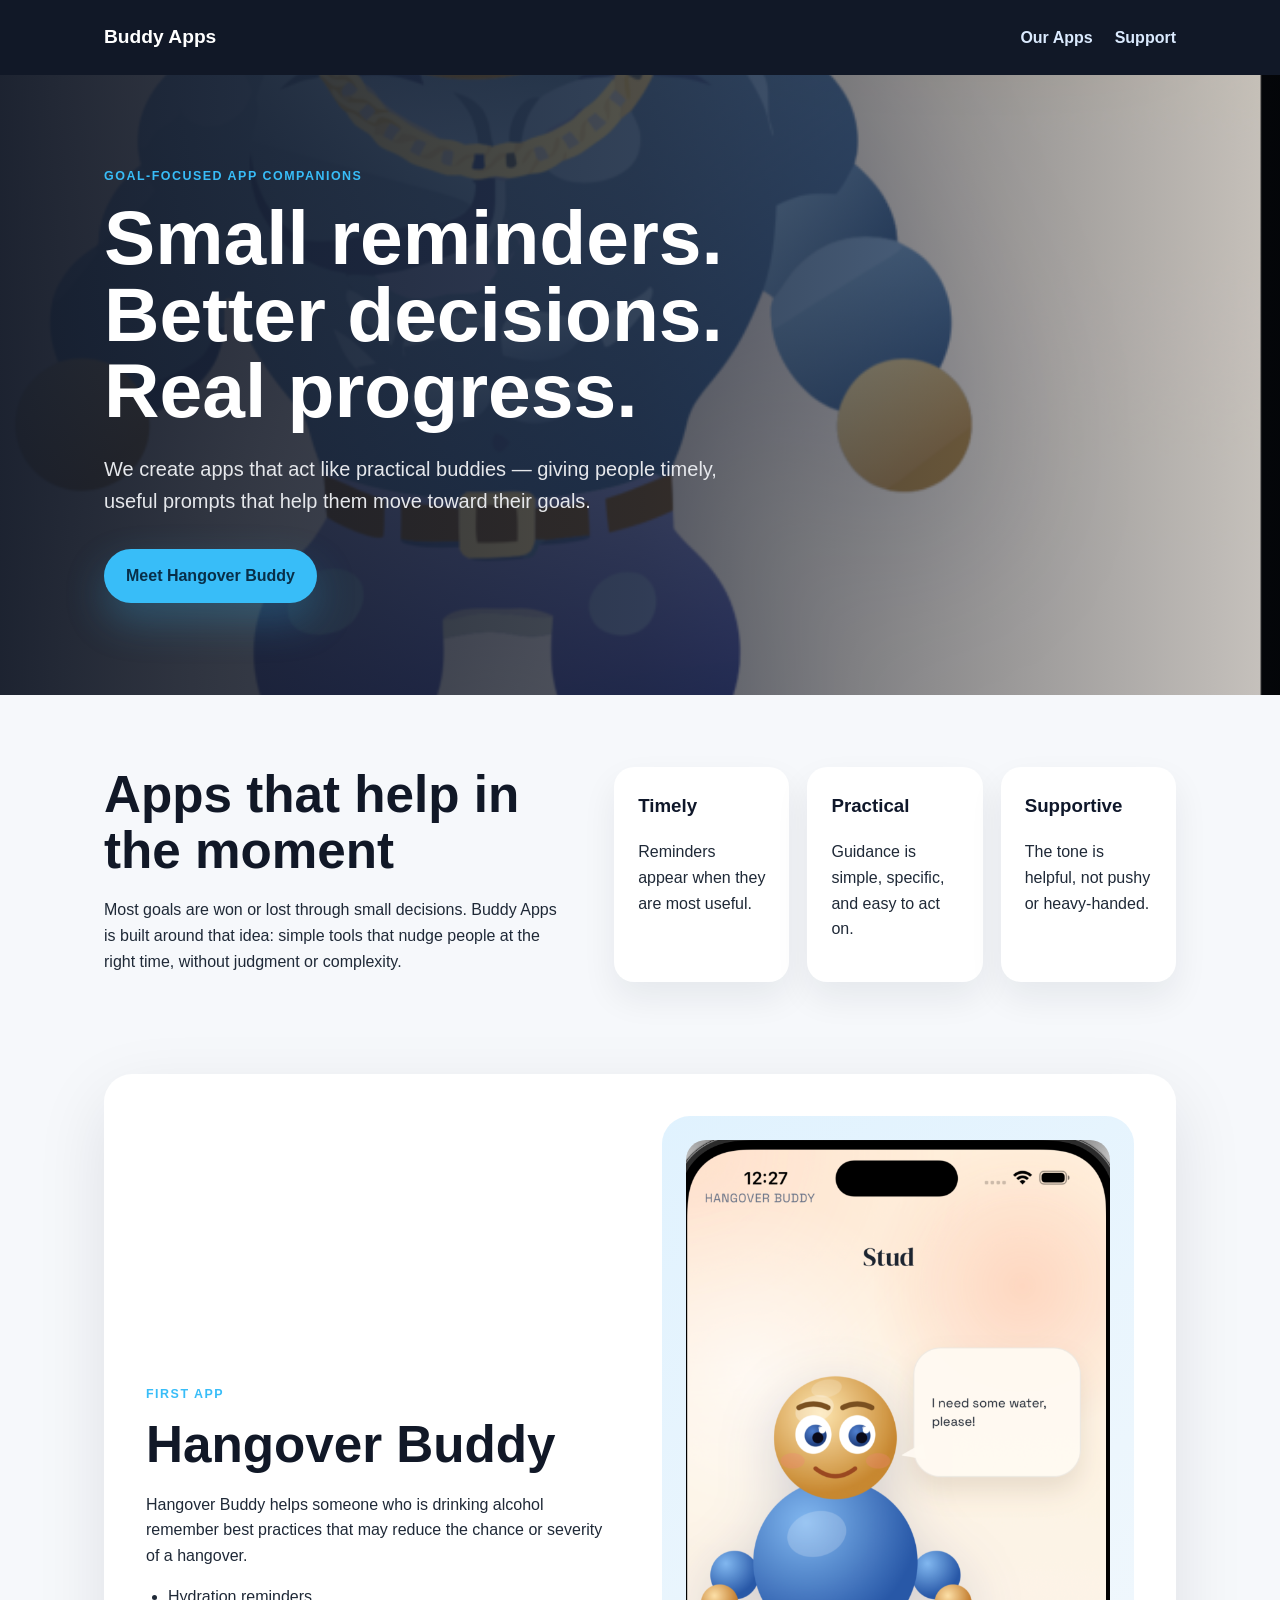
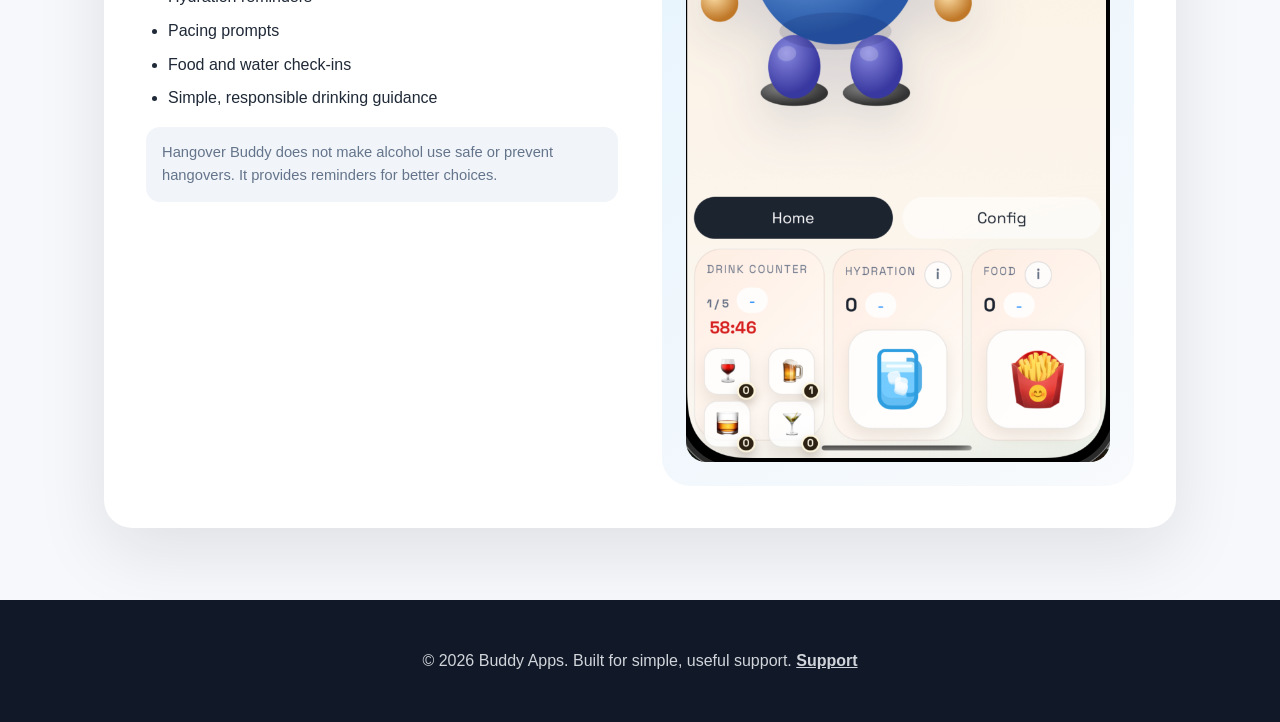
==== index.html @ 4631f446 "Add files via upload added support screen" ====
<!DOCTYPE html>
<html lang="en">
<head>
<meta charset="UTF-8">
<meta name="viewport" content="width=device-width, initial-scale=1.0">
<title>Buddy Apps | App Companions for Better Decisions</title>
<meta name="description" content="Buddy Apps creates simple app companions that help people make better choices and achieve their goals.">
<link rel="stylesheet" href="styles.css">
</head>
<body>
<header class="site-header">
<nav class="nav">
<a class="brand" href="index.html">Buddy Apps</a>
<div class="nav-actions">
<a class="nav-link" href="#apps">Our Apps</a>
<a class="nav-link" href="support.html">Support</a>
</div>
</nav>
<section class="hero">
<div class="hero-content">
<p class="eyebrow">Goal-focused app companions</p>
<h1>Small reminders. Better decisions. Real progress.</h1>
<p class="hero-text">
We create apps that act like practical buddies — giving people timely, useful prompts that help them move toward their goals.
</p>
<a class="button" href="#apps">Meet Hangover Buddy</a>
</div>
</section>
</header>

<main>
<section class="intro">
<div>
<h2>Apps that help in the moment</h2>
<p>
Most goals are won or lost through small decisions. Buddy Apps is built around that idea:
simple tools that nudge people at the right time, without judgment or complexity.
</p>
</div>
<div class="feature-grid">
<article>
<h3>Timely</h3>
<p>Reminders appear when they are most useful.</p>
</article>
<article>
<h3>Practical</h3>
<p>Guidance is simple, specific, and easy to act on.</p>
</article>
<article>
<h3>Supportive</h3>
<p>The tone is helpful, not pushy or heavy-handed.</p>
</article>
</div>
</section>

<section id="apps" class="app-section">
<div class="app-copy">
<p class="eyebrow">First app</p>
<h2>Hangover Buddy</h2>
<p>
Hangover Buddy helps someone who is drinking alcohol remember best practices that may reduce the chance or severity of a hangover.
</p>
<ul>
<li>Hydration reminders</li>
<li>Pacing prompts</li>
<li>Food and water check-ins</li>
<li>Simple, responsible drinking guidance</li>
</ul>
<p class="small-note">
Hangover Buddy does not make alcohol use safe or prevent hangovers. It provides reminders for better choices.
</p>
</div>
<div class="app-card">
<img src="images/hangover-buddy.png" alt="Hangover Buddy app preview">
</div>
</section>
</main>

<footer>
<p>© 2026 Buddy Apps. Built for simple, useful support. <a href="support.html">Support</a></p>
</footer>
</body>
</html>
---- styles.css ----
* {
box-sizing: border-box;
}

body {
margin: 0;
font-family: Arial, Helvetica, sans-serif;
background: #f6f8fb;
color: #1f2937;
line-height: 1.6;
}

.site-header {
background: #111827;
color: white;
}

.nav {
max-width: 1120px;
margin: 0 auto;
display: flex;
justify-content: space-between;
align-items: center;
padding: 22px 24px;
}

.brand {
font-weight: 800;
font-size: 1.2rem;
color: white;
text-decoration: none;
}

.nav-link {
color: #dbeafe;
text-decoration: none;
font-weight: 600;
}

.nav-actions {
display: flex;
gap: 22px;
align-items: center;
}

.compact-header {
background: #111827;
}

.page-hero {
min-height: 360px;
display: flex;
align-items: center;
background:
linear-gradient(90deg, rgba(17,24,39,.95), rgba(17,24,39,.72)),
url("images/hero.jpg") center/cover no-repeat;
}

.support-section {
display: grid;
grid-template-columns: .9fr 1.1fr;
gap: 44px;
align-items: start;
background: white;
border-radius: 28px;
padding: 42px;
box-shadow: 0 24px 70px rgba(15,23,42,.10);
}

.support-copy a,
footer a {
color: inherit;
font-weight: 700;
}

.support-form {
display: grid;
gap: 12px;
}

.support-form label {
font-weight: 800;
color: #0f172a;
}

.support-form input,
.support-form select,
.support-form textarea {
width: 100%;
border: 1px solid #cbd5e1;
border-radius: 14px;
padding: 13px 14px;
font: inherit;
background: #f8fafc;
color: #111827;
}

.support-form textarea {
resize: vertical;
}

.form-button {
border: 0;
cursor: pointer;
justify-self: start;
margin-top: 8px;
}

.hero {
min-height: 620px;
display: flex;
align-items: center;
background:
linear-gradient(90deg, rgba(17,24,39,.95), rgba(17,24,39,.68), rgba(17,24,39,.22)),
url("images/hero.jpg") center/cover no-repeat;
}

.hero-content {
max-width: 1120px;
margin: 0 auto;
padding: 80px 24px;
width: 100%;
}

.eyebrow {
text-transform: uppercase;
letter-spacing: .12em;
font-size: .78rem;
font-weight: 800;
color: #38bdf8;
margin: 0 0 12px;
}

h1 {
font-size: clamp(2.7rem, 6vw, 5.4rem);
line-height: 1;
max-width: 760px;
margin: 0 0 24px;
}

.hero-text {
font-size: 1.25rem;
max-width: 620px;
color: #e5e7eb;
margin-bottom: 32px;
}

.button {
display: inline-block;
background: #38bdf8;
color: #082f49;
font-weight: 800;
padding: 14px 22px;
border-radius: 999px;
text-decoration: none;
box-shadow: 0 18px 40px rgba(56,189,248,.25);
}

main {
max-width: 1120px;
margin: 0 auto;
padding: 72px 24px;
}

.intro {
display: grid;
grid-template-columns: 1fr 1.2fr;
gap: 42px;
align-items: start;
margin-bottom: 84px;
}

h2 {
font-size: clamp(2rem, 4vw, 3.2rem);
line-height: 1.1;
margin: 0 0 18px;
color: #111827;
}

.feature-grid {
display: grid;
grid-template-columns: repeat(3, 1fr);
gap: 18px;
}

.feature-grid article {
background: white;
padding: 24px;
border-radius: 20px;
box-shadow: 0 16px 35px rgba(15,23,42,.07);
}

.feature-grid h3 {
margin-top: 0;
color: #0f172a;
}

.app-section {
display: grid;
grid-template-columns: 1fr 1fr;
gap: 44px;
align-items: center;
background: white;
border-radius: 28px;
padding: 42px;
box-shadow: 0 24px 70px rgba(15,23,42,.10);
}

.app-copy ul {
padding-left: 22px;
}

.app-copy li {
margin: 8px 0;
}

.small-note {
font-size: .92rem;
color: #64748b;
background: #f1f5f9;
padding: 14px 16px;
border-radius: 14px;
}

.app-card {
background: linear-gradient(145deg, #e0f2fe, #f8fafc);
border-radius: 28px;
padding: 24px;
text-align: center;
}

.app-card img {
max-width: 100%;
height: auto;
display: block;
border-radius: 20px;
}

footer {
text-align: center;
padding: 32px 20px;
background: #111827;
color: #d1d5db;
}

@media (max-width: 820px) {
.intro,
.app-section,
.support-section {
grid-template-columns: 1fr;
}

.feature-grid {
grid-template-columns: 1fr;
}

.hero {
min-height: 560px;
}

.nav {
align-items: flex-start;
gap: 16px;
}

.nav-actions {
flex-wrap: wrap;
justify-content: flex-end;
}
}
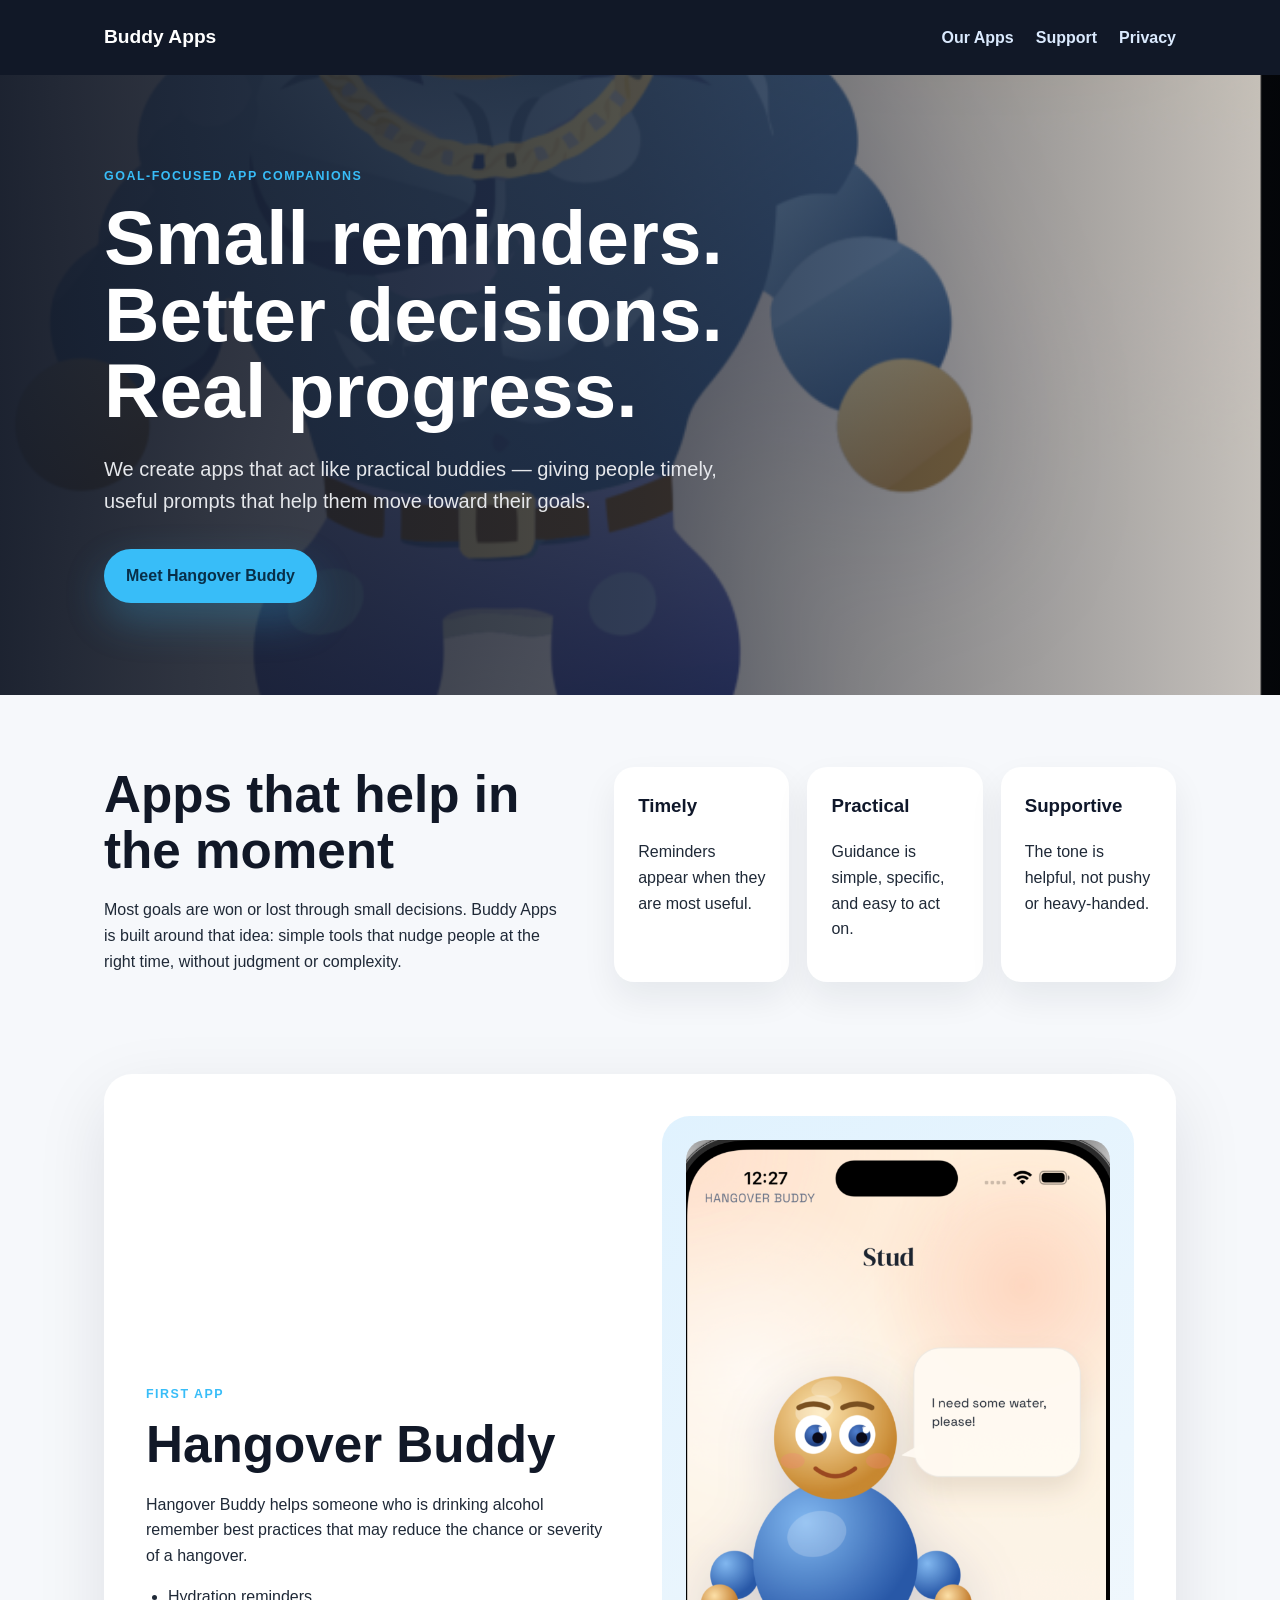
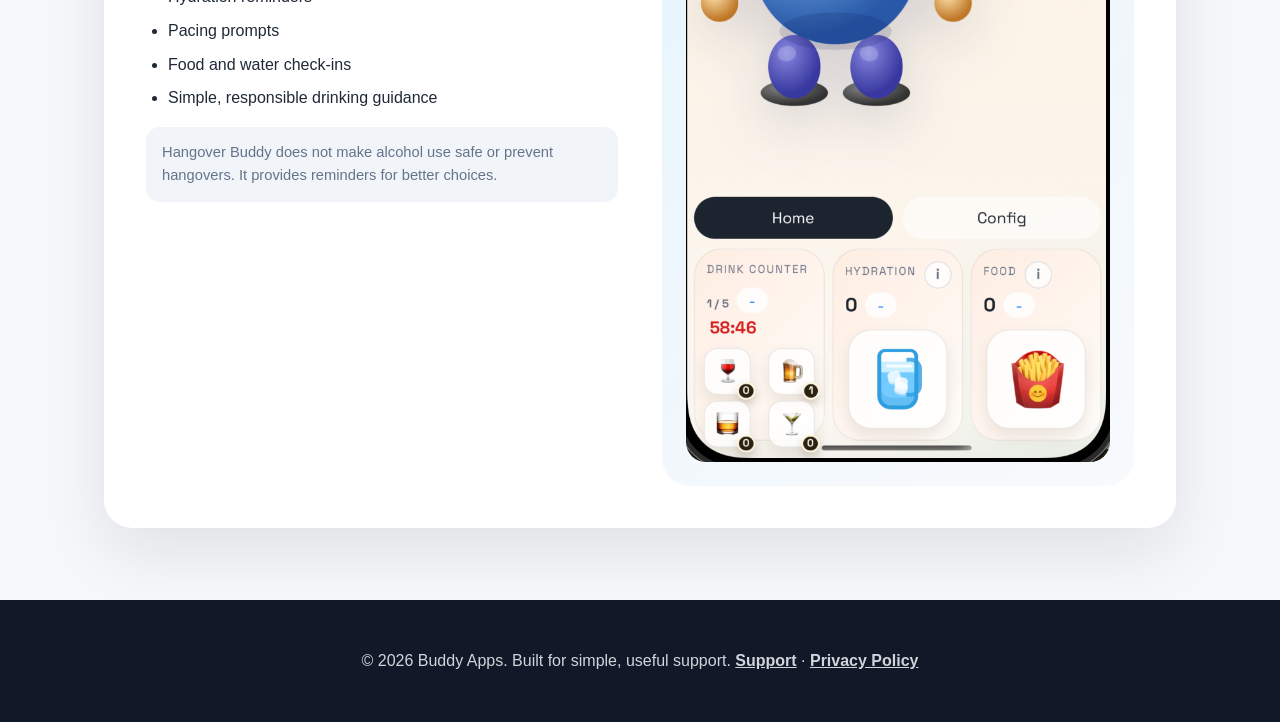
==== commit 823b7a84: "Add files via upload" ====
--- a/index.html
+++ b/index.html
@@ -13,7 +13,8 @@
 <a class="brand" href="index.html">Buddy Apps</a>
 <div class="nav-actions">
 <a class="nav-link" href="#apps">Our Apps</a>
-<a class="nav-link" href="support.html">Support</a>
+<a class="nav-link" href="/support/">Support</a>
+<a class="nav-link" href="/privacy/">Privacy</a>
 </div>
 </nav>
 <section class="hero">
@@ -77,7 +78,7 @@
 </main>
 
 <footer>
-<p>© 2026 Buddy Apps. Built for simple, useful support. <a href="support.html">Support</a></p>
+<p>© 2026 Buddy Apps. Built for simple, useful support. <a href="/support/">Support</a> · <a href="/privacy/">Privacy Policy</a></p>
 </footer>
 </body>
 </html>
--- a/styles.css
+++ b/styles.css
@@ -269,3 +269,314 @@
 }
 }
 
+
+
+.form-status {
+  display: none;
+  margin-bottom: 18px;
+  padding: 14px 16px;
+  border-radius: 14px;
+  background: #f1f5f9;
+  color: #334155;
+  font-weight: 700;
+}
+
+.form-status.visible {
+  display: block;
+}
+
+.form-status.success {
+  background: #dcfce7;
+  color: #166534;
+}
+
+.form-status.error {
+  background: #fee2e2;
+  color: #991b1b;
+}
+
+.form-button:disabled {
+  cursor: not-allowed;
+  opacity: .65;
+}
+
+/* Support page */
+.support-header {
+background: #111827;
+}
+
+.support-nav {
+position: relative;
+z-index: 2;
+}
+
+.support-nav .brand {
+font-size: 1.25rem;
+}
+
+.back-link {
+color: #38bdf8;
+background: rgba(56,189,248,.10);
+border: 1px solid rgba(125,211,252,.28);
+padding: 10px 14px;
+border-radius: 999px;
+}
+
+.support-hero {
+min-height: 360px;
+display: flex;
+align-items: center;
+background:
+linear-gradient(90deg, rgba(17,24,39,.96), rgba(17,24,39,.76), rgba(17,24,39,.40)),
+url("images/hero.jpg") center/cover no-repeat;
+}
+
+.support-hero-content {
+max-width: 1120px;
+width: 100%;
+margin: 0 auto;
+padding: 72px 24px 96px;
+}
+
+.support-main {
+margin-top: -58px;
+position: relative;
+z-index: 1;
+}
+
+.support-layout {
+display: grid;
+grid-template-columns: minmax(0, 1fr) 340px;
+gap: 28px;
+align-items: start;
+}
+
+.support-card {
+background: white;
+border: 1px solid #e2e8f0;
+border-radius: 28px;
+box-shadow: 0 24px 70px rgba(15,23,42,.10);
+}
+
+.support-form-card {
+padding: 34px;
+}
+
+.support-card-heading {
+display: flex;
+gap: 16px;
+align-items: flex-start;
+margin-bottom: 28px;
+}
+
+.support-card-heading h2,
+.support-info-card h2 {
+font-size: clamp(1.55rem, 3vw, 2.15rem);
+margin: 0 0 8px;
+}
+
+.support-card-heading p {
+margin: 0;
+color: #475569;
+}
+
+.support-card a {
+color: #0284c7;
+font-weight: 800;
+}
+
+.support-icon,
+.info-icon {
+flex: 0 0 auto;
+display: inline-grid;
+place-items: center;
+width: 48px;
+height: 48px;
+border-radius: 16px;
+background: #e0f2fe;
+color: #0284c7;
+font-weight: 900;
+font-size: 1.25rem;
+}
+
+.support-form {
+gap: 18px;
+}
+
+.form-grid.two-columns {
+display: grid;
+grid-template-columns: repeat(2, minmax(0, 1fr));
+gap: 18px 20px;
+}
+
+.field-group {
+display: grid;
+gap: 8px;
+}
+
+.field-group label span {
+color: #ef4444;
+}
+
+.support-form input,
+.support-form select,
+.support-form textarea {
+border-color: #d7e0ea;
+background: #ffffff;
+box-shadow: 0 1px 0 rgba(15,23,42,.03);
+transition: border-color .15s ease, box-shadow .15s ease, background .15s ease;
+}
+
+.support-form input:focus,
+.support-form select:focus,
+.support-form textarea:focus {
+outline: none;
+border-color: #38bdf8;
+box-shadow: 0 0 0 4px rgba(56,189,248,.18);
+background: #ffffff;
+}
+
+.support-actions {
+display: flex;
+justify-content: space-between;
+gap: 18px;
+align-items: center;
+margin-top: 4px;
+}
+
+.support-actions .button {
+white-space: nowrap;
+}
+
+.privacy-note {
+margin: 0;
+font-size: .88rem;
+color: #64748b;
+max-width: 260px;
+}
+
+.support-delivery-note {
+margin: 26px 0 0;
+padding-top: 20px;
+border-top: 1px solid #e2e8f0;
+color: #475569;
+}
+
+.support-info-card {
+padding: 30px;
+}
+
+.support-info-card h2 {
+margin-bottom: 20px;
+}
+
+.info-item {
+display: grid;
+grid-template-columns: 48px 1fr;
+gap: 16px;
+padding: 22px 0;
+border-top: 1px solid #e2e8f0;
+}
+
+.info-item:first-of-type {
+border-top: 0;
+padding-top: 0;
+}
+
+.info-item h3 {
+margin: 0 0 6px;
+color: #0f172a;
+}
+
+.info-item p {
+margin: 0;
+color: #64748b;
+font-size: .95rem;
+}
+
+@media (max-width: 900px) {
+.support-layout {
+grid-template-columns: 1fr;
+}
+
+.support-info-card {
+order: -1;
+}
+}
+
+@media (max-width: 640px) {
+.support-main {
+margin-top: -36px;
+}
+
+.support-form-card,
+.support-info-card {
+padding: 24px;
+border-radius: 22px;
+}
+
+.support-card-heading,
+.support-actions {
+flex-direction: column;
+align-items: flex-start;
+}
+
+.form-grid.two-columns {
+grid-template-columns: 1fr;
+}
+
+.support-hero-content {
+padding-bottom: 70px;
+}
+}
+
+
+/* Privacy policy page */
+.privacy-hero {
+background:
+linear-gradient(90deg, rgba(17,24,39,.96), rgba(17,24,39,.76), rgba(17,24,39,.40)),
+url("images/hero.jpg") center/cover no-repeat;
+}
+
+.privacy-main {
+max-width: 920px;
+}
+
+.privacy-policy {
+padding: 42px;
+}
+
+.privacy-policy h2 {
+font-size: clamp(1.9rem, 4vw, 2.7rem);
+}
+
+.privacy-policy h3 {
+margin: 30px 0 8px;
+font-size: 1.18rem;
+color: #0f172a;
+}
+
+.privacy-policy p {
+margin: 0 0 16px;
+color: #475569;
+}
+
+.privacy-policy a {
+color: #0284c7;
+font-weight: 800;
+}
+
+.policy-updated {
+font-size: .9rem;
+font-weight: 800;
+text-transform: uppercase;
+letter-spacing: .08em;
+color: #64748b;
+}
+
+@media (max-width: 640px) {
+.privacy-policy {
+padding: 24px;
+border-radius: 22px;
+}
+}
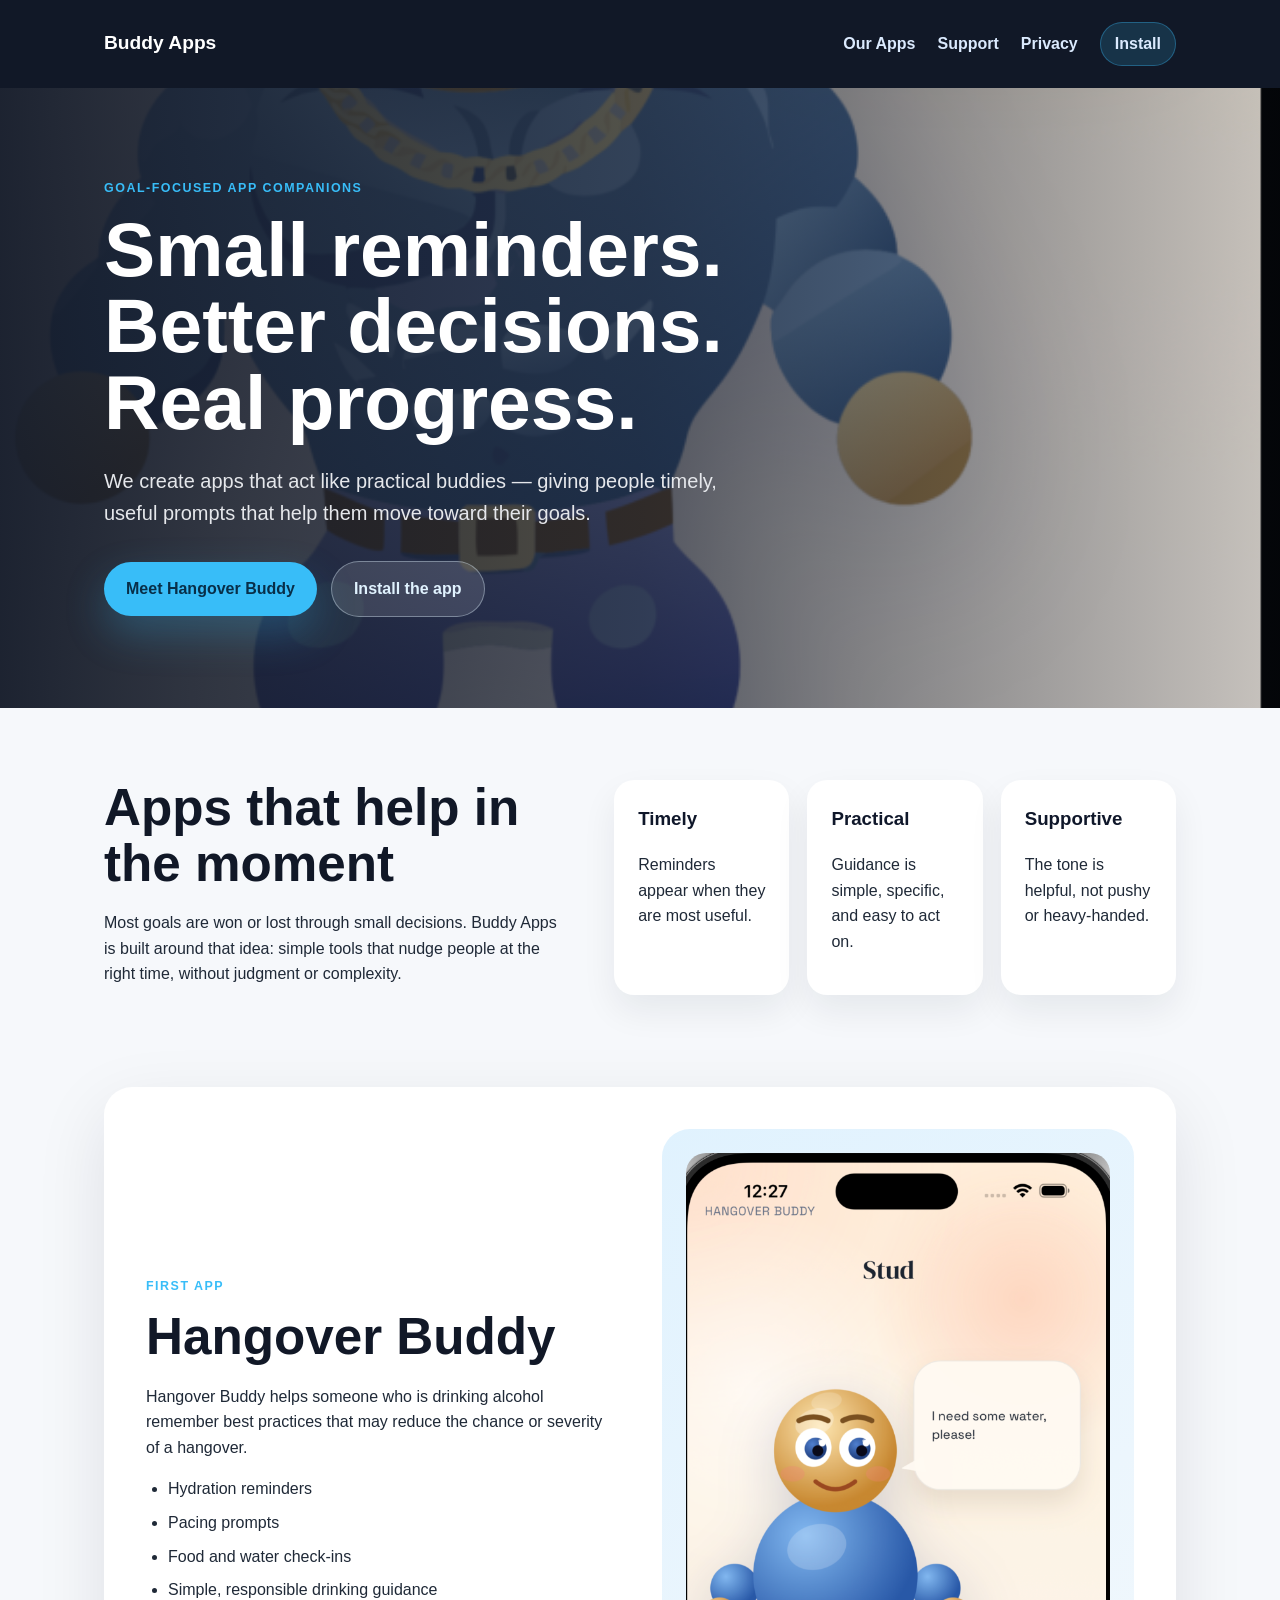
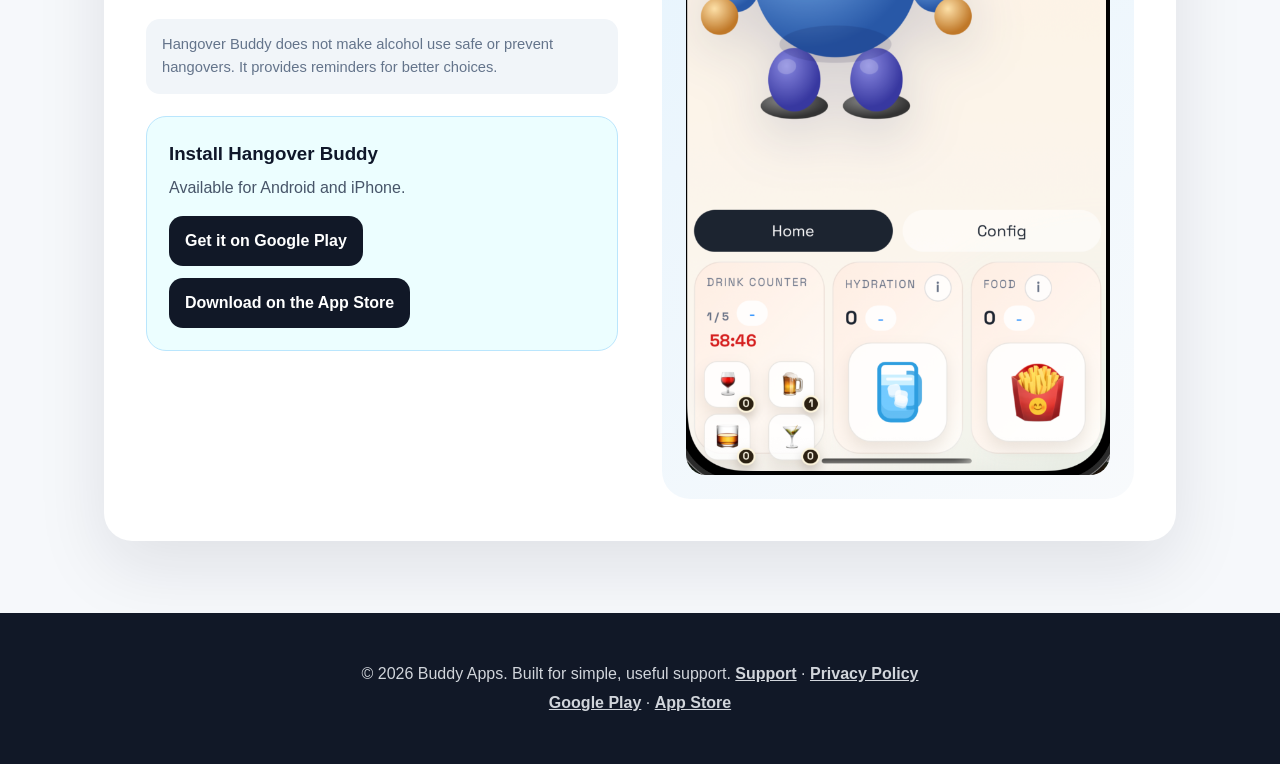
==== commit 44ea041a: "Add files via upload" ====
--- a/index.html
+++ b/index.html
@@ -5,16 +5,18 @@
 <meta name="viewport" content="width=device-width, initial-scale=1.0">
 <title>Buddy Apps | App Companions for Better Decisions</title>
 <meta name="description" content="Buddy Apps creates simple app companions that help people make better choices and achieve their goals.">
+<link rel="canonical" href="https://ideabuddies.com/">
 <link rel="stylesheet" href="styles.css">
 </head>
 <body>
 <header class="site-header">
 <nav class="nav">
-<a class="brand" href="index.html">Buddy Apps</a>
+<a class="brand" href="/">Buddy Apps</a>
 <div class="nav-actions">
 <a class="nav-link" href="#apps">Our Apps</a>
 <a class="nav-link" href="/support/">Support</a>
 <a class="nav-link" href="/privacy/">Privacy</a>
+<a class="nav-link install-nav-link" href="#install">Install</a>
 </div>
 </nav>
 <section class="hero">
@@ -24,7 +26,10 @@
 <p class="hero-text">
 We create apps that act like practical buddies — giving people timely, useful prompts that help them move toward their goals.
 </p>
+<div class="hero-actions">
 <a class="button" href="#apps">Meet Hangover Buddy</a>
+<a class="button button-secondary" href="#install">Install the app</a>
+</div>
 </div>
 </section>
 </header>
@@ -70,6 +75,14 @@
 <p class="small-note">
 Hangover Buddy does not make alcohol use safe or prevent hangovers. It provides reminders for better choices.
 </p>
+<div id="install" class="install-panel" aria-label="Install Hangover Buddy">
+<h3>Install Hangover Buddy</h3>
+<p>Available for Android and iPhone.</p>
+<div class="store-links">
+<a class="store-link" href="https://play.google.com/store/apps/details?id=com.ideabuddies.hangoverbuddy&pcampaignid=web_share" target="_blank" rel="noopener">Get it on Google Play</a>
+<a class="store-link" href="https://apps.apple.com/us/app/hangover-buddy/id6761398917" target="_blank" rel="noopener">Download on the App Store</a>
+</div>
+</div>
 </div>
 <div class="app-card">
 <img src="images/hangover-buddy.png" alt="Hangover Buddy app preview">
@@ -79,6 +92,7 @@
 
 <footer>
 <p>© 2026 Buddy Apps. Built for simple, useful support. <a href="/support/">Support</a> · <a href="/privacy/">Privacy Policy</a></p>
+<p class="footer-install-links"><a href="https://play.google.com/store/apps/details?id=com.ideabuddies.hangoverbuddy&pcampaignid=web_share" target="_blank" rel="noopener">Google Play</a> · <a href="https://apps.apple.com/us/app/hangover-buddy/id6761398917" target="_blank" rel="noopener">App Store</a></p>
 </footer>
 </body>
 </html>
--- a/styles.css
+++ b/styles.css
@@ -156,6 +156,27 @@
 box-shadow: 0 18px 40px rgba(56,189,248,.25);
 }
 
+.hero-actions {
+display: flex;
+gap: 14px;
+flex-wrap: wrap;
+align-items: center;
+}
+
+.button-secondary {
+background: rgba(255,255,255,.12);
+color: #e0f2fe;
+border: 1px solid rgba(224,242,254,.38);
+box-shadow: none;
+}
+
+.install-nav-link {
+background: rgba(56,189,248,.16);
+border: 1px solid rgba(56,189,248,.34);
+padding: 8px 14px;
+border-radius: 999px;
+}
+
 main {
 max-width: 1120px;
 margin: 0 auto;
@@ -222,6 +243,44 @@
 border-radius: 14px;
 }
 
+.install-panel {
+margin-top: 22px;
+padding: 22px;
+background: #ecfeff;
+border: 1px solid #bae6fd;
+border-radius: 20px;
+}
+
+.install-panel h3 {
+margin: 0 0 6px;
+color: #0f172a;
+}
+
+.install-panel p {
+margin: 0 0 16px;
+color: #475569;
+}
+
+.store-links {
+display: flex;
+gap: 12px;
+flex-wrap: wrap;
+}
+
+.store-link {
+display: inline-block;
+background: #111827;
+color: #ffffff;
+font-weight: 800;
+text-decoration: none;
+padding: 12px 16px;
+border-radius: 14px;
+}
+
+.footer-install-links {
+margin-top: -12px;
+}
+
 .app-card {
 background: linear-gradient(145deg, #e0f2fe, #f8fafc);
 border-radius: 28px;
@@ -244,6 +303,17 @@
 }
 
 @media (max-width: 820px) {
+.nav {
+flex-direction: column;
+gap: 16px;
+align-items: flex-start;
+}
+
+.nav-actions {
+flex-wrap: wrap;
+gap: 12px;
+}
+
 .intro,
 .app-section,
 .support-section {
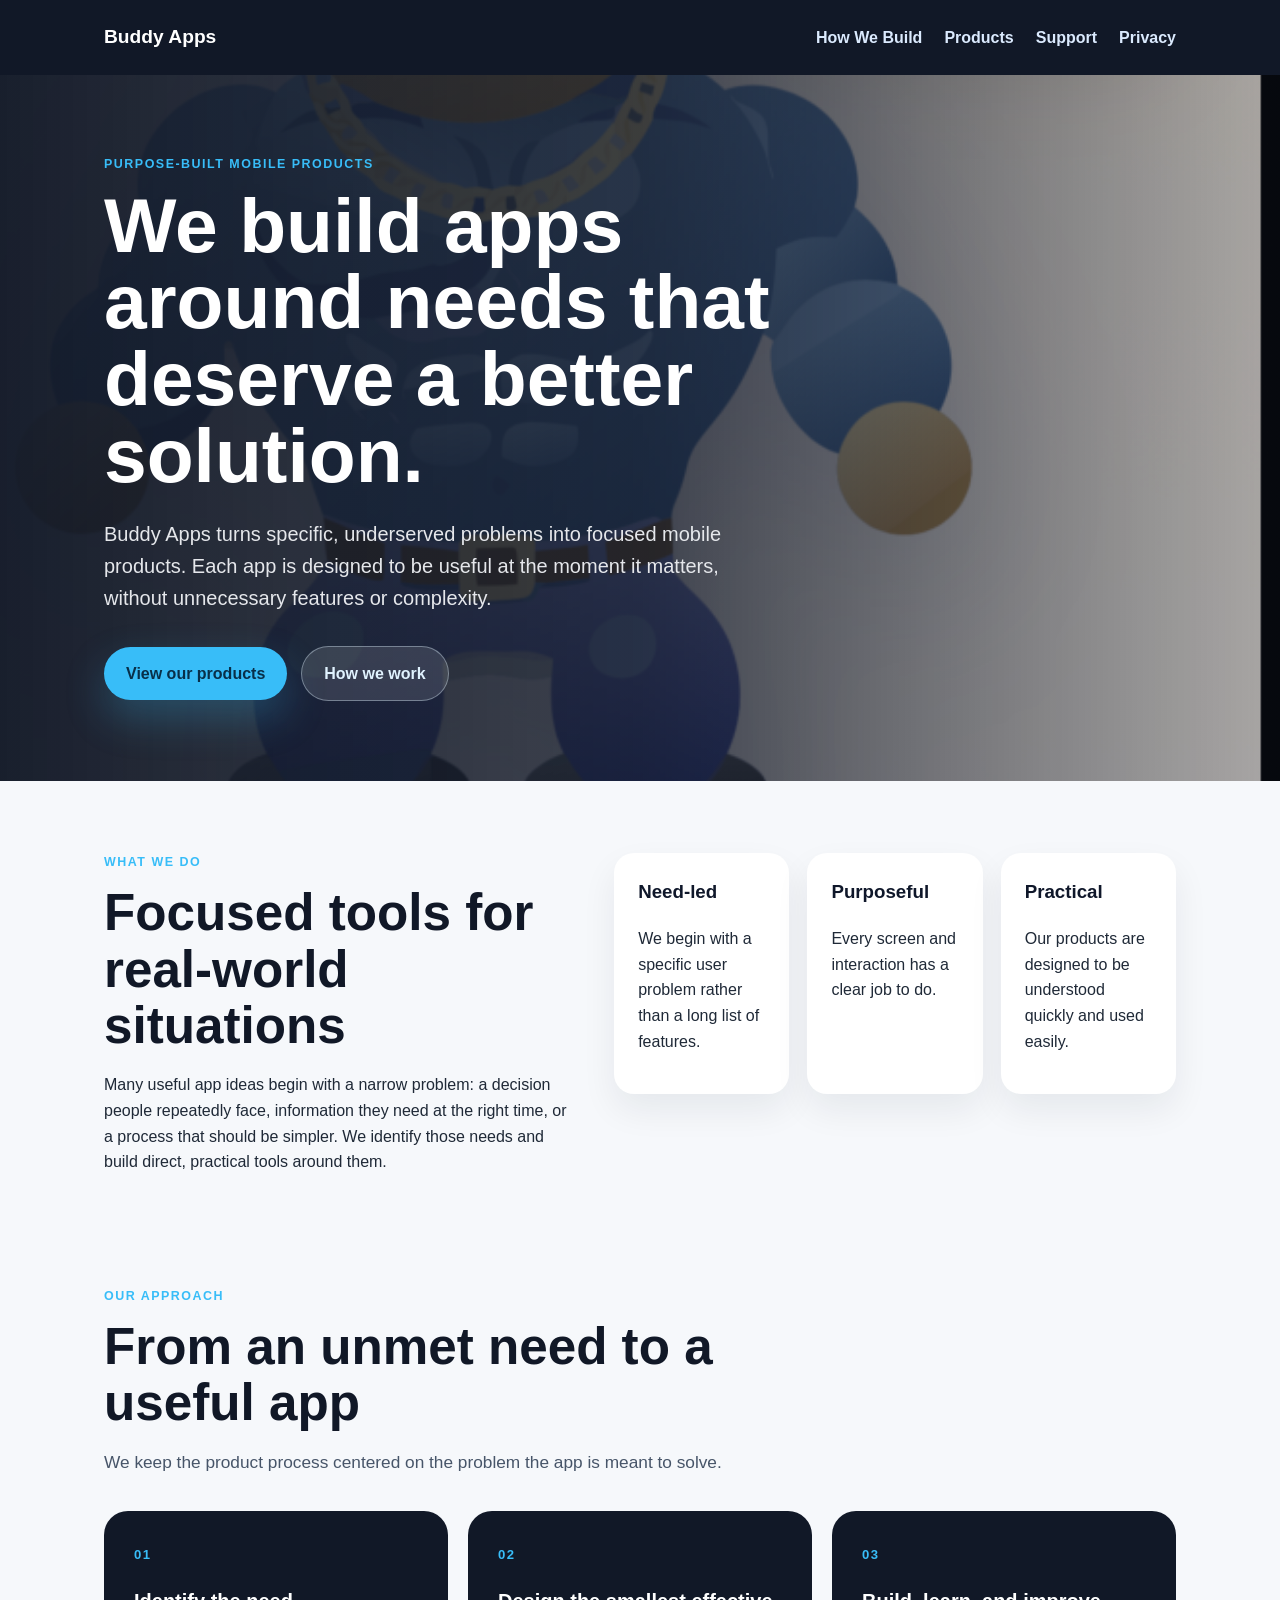
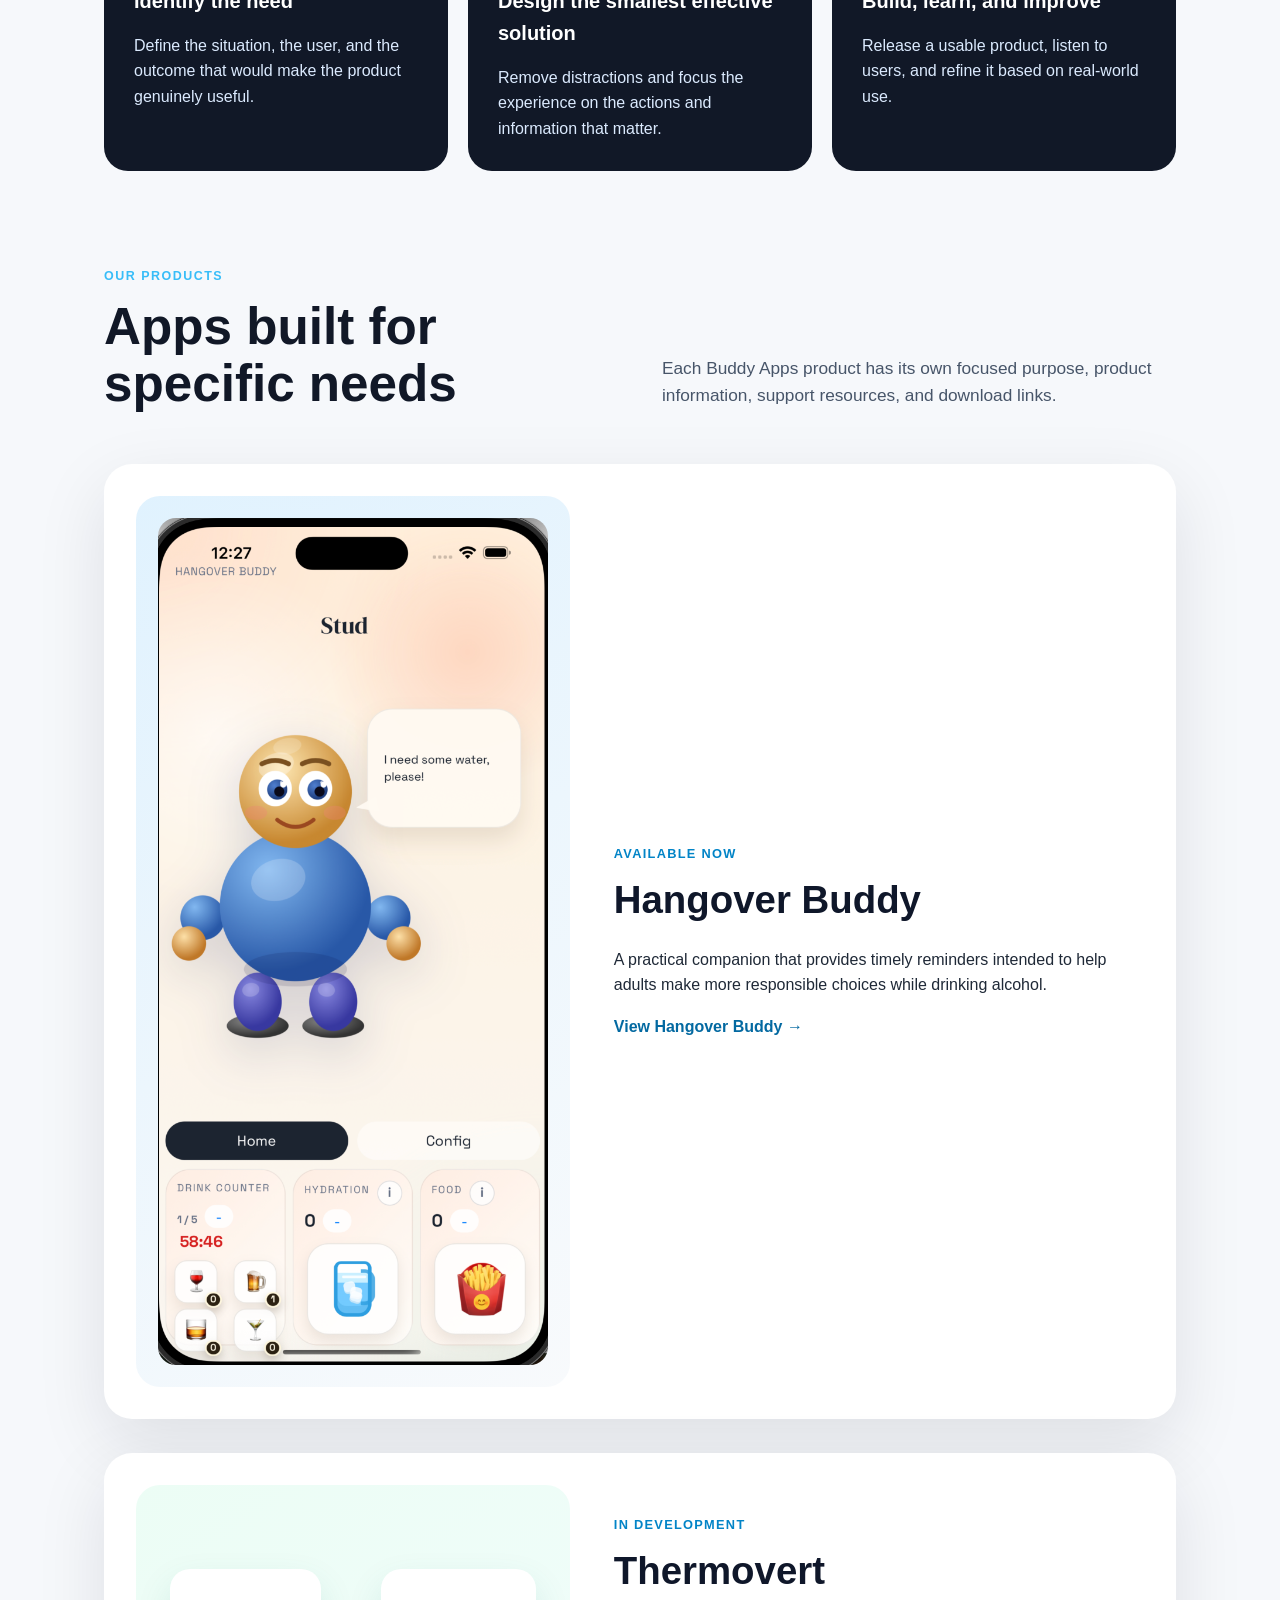
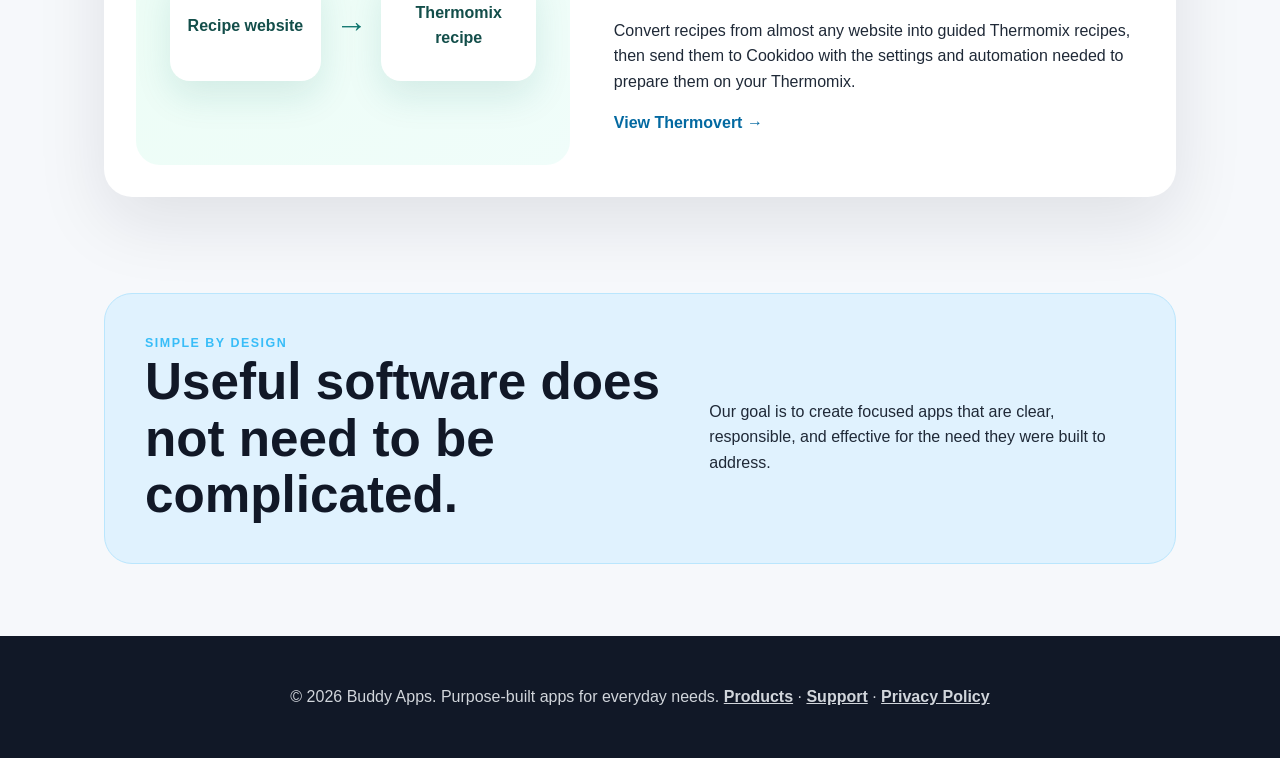
==== commit f6515457: "Add files via upload" ====
--- a/index.html
+++ b/index.html
@@ -3,9 +3,11 @@
 <head>
 <meta charset="UTF-8">
 <meta name="viewport" content="width=device-width, initial-scale=1.0">
-<title>Buddy Apps | App Companions for Better Decisions</title>
-<meta name="description" content="Buddy Apps creates simple app companions that help people make better choices and achieve their goals.">
+<title>Buddy Apps | Purpose-Built Apps for Everyday Needs</title>
+<meta name="robots" content="index, follow">
+<meta name="description" content="Buddy Apps designs focused mobile apps that solve specific everyday problems with practical, easy-to-use tools.">
 <link rel="canonical" href="https://ideabuddies.com/">
+<link rel="sitemap" type="application/xml" href="/sitemap.xml">
 <link rel="stylesheet" href="styles.css">
 </head>
 <body>
@@ -13,86 +15,129 @@
 <nav class="nav">
 <a class="brand" href="/">Buddy Apps</a>
 <div class="nav-actions">
-<a class="nav-link" href="#apps">Our Apps</a>
+<a class="nav-link" href="#approach">How We Build</a>
+<a class="nav-link" href="#products">Products</a>
 <a class="nav-link" href="/support/">Support</a>
 <a class="nav-link" href="/privacy/">Privacy</a>
-<a class="nav-link install-nav-link" href="#install">Install</a>
 </div>
 </nav>
-<section class="hero">
+<section class="hero business-hero">
 <div class="hero-content">
-<p class="eyebrow">Goal-focused app companions</p>
-<h1>Small reminders. Better decisions. Real progress.</h1>
+<p class="eyebrow">Purpose-built mobile products</p>
+<h1>We build apps around needs that deserve a better solution.</h1>
 <p class="hero-text">
-We create apps that act like practical buddies — giving people timely, useful prompts that help them move toward their goals.
+Buddy Apps turns specific, underserved problems into focused mobile products. Each app is designed to be useful at the moment it matters, without unnecessary features or complexity.
 </p>
 <div class="hero-actions">
-<a class="button" href="#apps">Meet Hangover Buddy</a>
-<a class="button button-secondary" href="#install">Install the app</a>
+<a class="button" href="#products">View our products</a>
+<a class="button button-secondary" href="#approach">How we work</a>
 </div>
 </div>
 </section>
 </header>
 
 <main>
-<section class="intro">
+<section class="intro company-intro">
 <div>
-<h2>Apps that help in the moment</h2>
+<p class="eyebrow">What we do</p>
+<h2>Focused tools for real-world situations</h2>
 <p>
-Most goals are won or lost through small decisions. Buddy Apps is built around that idea:
-simple tools that nudge people at the right time, without judgment or complexity.
+Many useful app ideas begin with a narrow problem: a decision people repeatedly face, information they need at the right time, or a process that should be simpler. We identify those needs and build direct, practical tools around them.
 </p>
 </div>
 <div class="feature-grid">
 <article>
-<h3>Timely</h3>
-<p>Reminders appear when they are most useful.</p>
+<h3>Need-led</h3>
+<p>We begin with a specific user problem rather than a long list of features.</p>
+</article>
+<article>
+<h3>Purposeful</h3>
+<p>Every screen and interaction has a clear job to do.</p>
 </article>
 <article>
 <h3>Practical</h3>
-<p>Guidance is simple, specific, and easy to act on.</p>
-</article>
-<article>
-<h3>Supportive</h3>
-<p>The tone is helpful, not pushy or heavy-handed.</p>
+<p>Our products are designed to be understood quickly and used easily.</p>
 </article>
 </div>
 </section>
 
-<section id="apps" class="app-section">
-<div class="app-copy">
-<p class="eyebrow">First app</p>
-<h2>Hangover Buddy</h2>
-<p>
-Hangover Buddy helps someone who is drinking alcohol remember best practices that may reduce the chance or severity of a hangover.
-</p>
-<ul>
-<li>Hydration reminders</li>
-<li>Pacing prompts</li>
-<li>Food and water check-ins</li>
-<li>Simple, responsible drinking guidance</li>
-</ul>
-<p class="small-note">
-Hangover Buddy does not make alcohol use safe or prevent hangovers. It provides reminders for better choices.
-</p>
-<div id="install" class="install-panel" aria-label="Install Hangover Buddy">
-<h3>Install Hangover Buddy</h3>
-<p>Available for Android and iPhone.</p>
-<div class="store-links">
-<a class="store-link" href="https://play.google.com/store/apps/details?id=com.ideabuddies.hangoverbuddy&pcampaignid=web_share" target="_blank" rel="noopener">Get it on Google Play</a>
-<a class="store-link" href="https://apps.apple.com/us/app/hangover-buddy/id6761398917" target="_blank" rel="noopener">Download on the App Store</a>
+<section id="approach" class="approach-section">
+<div class="section-heading">
+<p class="eyebrow">Our approach</p>
+<h2>From an unmet need to a useful app</h2>
+<p>We keep the product process centered on the problem the app is meant to solve.</p>
 </div>
+<div class="process-grid">
+<article>
+<span class="process-number">01</span>
+<h3>Identify the need</h3>
+<p>Define the situation, the user, and the outcome that would make the product genuinely useful.</p>
+</article>
+<article>
+<span class="process-number">02</span>
+<h3>Design the smallest effective solution</h3>
+<p>Remove distractions and focus the experience on the actions and information that matter.</p>
+</article>
+<article>
+<span class="process-number">03</span>
+<h3>Build, learn, and improve</h3>
+<p>Release a usable product, listen to users, and refine it based on real-world use.</p>
+</article>
 </div>
+</section>
+
+<section id="products" class="products-section">
+<div class="section-heading products-heading">
+<div>
+<p class="eyebrow">Our products</p>
+<h2>Apps built for specific needs</h2>
 </div>
-<div class="app-card">
+<p>Each Buddy Apps product has its own focused purpose, product information, support resources, and download links.</p>
+</div>
+<div class="product-list">
+<article class="product-card">
+<div class="product-card-image">
 <img src="images/hangover-buddy.png" alt="Hangover Buddy app preview">
 </div>
+<div class="product-card-copy">
+<p class="product-label">Available now</p>
+<h3>Hangover Buddy</h3>
+<p>
+A practical companion that provides timely reminders intended to help adults make more responsible choices while drinking alcohol.
+</p>
+<a class="text-link" href="/products/hangover-buddy/">View Hangover Buddy <span aria-hidden="true">→</span></a>
+</div>
+</article>
+
+<article class="product-card product-card-thermovert">
+<div class="product-card-image thermovert-card-visual" aria-hidden="true">
+<span class="recipe-source">Recipe website</span>
+<span class="workflow-arrow">→</span>
+<span class="recipe-result">Thermomix recipe</span>
+</div>
+<div class="product-card-copy">
+<p class="product-label">In development</p>
+<h3>Thermovert</h3>
+<p>
+Convert recipes from almost any website into guided Thermomix recipes, then send them to Cookidoo with the settings and automation needed to prepare them on your Thermomix.
+</p>
+<a class="text-link" href="/products/thermovert/">View Thermovert <span aria-hidden="true">→</span></a>
+</div>
+</article>
+</div>
+</section>
+
+<section class="business-cta">
+<div>
+<p class="eyebrow">Simple by design</p>
+<h2>Useful software does not need to be complicated.</h2>
+</div>
+<p>Our goal is to create focused apps that are clear, responsible, and effective for the need they were built to address.</p>
 </section>
 </main>
 
 <footer>
-<p>© 2026 Buddy Apps. Built for simple, useful support. <a href="/support/">Support</a> · <a href="/privacy/">Privacy Policy</a></p>
-<p class="footer-install-links"><a href="https://play.google.com/store/apps/details?id=com.ideabuddies.hangoverbuddy&pcampaignid=web_share" target="_blank" rel="noopener">Google Play</a> · <a href="https://apps.apple.com/us/app/hangover-buddy/id6761398917" target="_blank" rel="noopener">App Store</a></p>
+<p>© 2026 Buddy Apps. Purpose-built apps for everyday needs. <a href="/#products">Products</a> · <a href="/support/">Support</a> · <a href="/privacy/">Privacy Policy</a></p>
 </footer>
 </body>
 </html>
--- a/styles.css
+++ b/styles.css
@@ -650,3 +650,458 @@
 border-radius: 22px;
 }
 }
+
+/* Company homepage */
+.business-hero {
+min-height: 650px;
+background:
+linear-gradient(90deg, rgba(17,24,39,.97), rgba(17,24,39,.78), rgba(17,24,39,.35)),
+url("images/hero.jpg") center/cover no-repeat;
+}
+
+.company-intro {
+margin-bottom: 96px;
+}
+
+.section-heading {
+max-width: 760px;
+margin-bottom: 34px;
+}
+
+.section-heading > p:last-child {
+color: #475569;
+font-size: 1.08rem;
+}
+
+.approach-section {
+margin-bottom: 96px;
+}
+
+.process-grid {
+display: grid;
+grid-template-columns: repeat(3, 1fr);
+gap: 20px;
+}
+
+.process-grid article {
+background: #111827;
+color: #dbeafe;
+padding: 30px;
+border-radius: 24px;
+}
+
+.process-grid h3 {
+color: white;
+font-size: 1.25rem;
+margin: 18px 0 10px;
+}
+
+.process-grid p {
+margin-bottom: 0;
+}
+
+.process-number {
+font-size: .82rem;
+font-weight: 900;
+letter-spacing: .12em;
+color: #38bdf8;
+}
+
+.products-section {
+margin-bottom: 96px;
+}
+
+.products-heading {
+max-width: none;
+display: grid;
+grid-template-columns: 1fr 1fr;
+gap: 44px;
+align-items: end;
+}
+
+.products-heading > p {
+margin-bottom: 20px;
+}
+
+.product-card {
+display: grid;
+grid-template-columns: minmax(280px, .9fr) 1.1fr;
+gap: 44px;
+align-items: center;
+background: white;
+border-radius: 28px;
+padding: 32px;
+box-shadow: 0 24px 70px rgba(15,23,42,.10);
+}
+
+.product-card-image {
+background: linear-gradient(145deg, #e0f2fe, #f8fafc);
+border-radius: 24px;
+padding: 22px;
+}
+
+.product-card-image img {
+display: block;
+width: 100%;
+height: auto;
+border-radius: 18px;
+}
+
+.product-card-copy h3 {
+font-size: clamp(1.8rem, 3vw, 2.6rem);
+margin: 5px 0 14px;
+color: #0f172a;
+}
+
+.product-label {
+font-size: .8rem;
+font-weight: 900;
+text-transform: uppercase;
+letter-spacing: .1em;
+color: #0284c7;
+margin: 0;
+}
+
+.text-link {
+color: #0369a1;
+font-weight: 900;
+text-decoration: none;
+}
+
+.text-link:hover,
+.text-link:focus {
+text-decoration: underline;
+}
+
+.business-cta {
+display: grid;
+grid-template-columns: 1.1fr .9fr;
+gap: 44px;
+align-items: center;
+background: #e0f2fe;
+border: 1px solid #bae6fd;
+border-radius: 28px;
+padding: 40px;
+}
+
+.business-cta h2,
+.business-cta p {
+margin-bottom: 0;
+}
+
+/* Product page */
+.product-header {
+background: #111827;
+}
+
+.product-hero {
+max-width: 1120px;
+margin: 0 auto;
+min-height: 590px;
+padding: 70px 24px 90px;
+display: grid;
+grid-template-columns: 1.1fr .9fr;
+gap: 54px;
+align-items: center;
+}
+
+.product-hero h1 {
+font-size: clamp(3rem, 7vw, 5.8rem);
+}
+
+.product-hero-image {
+background: linear-gradient(145deg, rgba(224,242,254,.98), rgba(248,250,252,.95));
+border-radius: 32px;
+padding: 26px;
+box-shadow: 0 30px 80px rgba(0,0,0,.28);
+}
+
+.product-hero-image img {
+display: block;
+width: 100%;
+height: auto;
+border-radius: 22px;
+}
+
+.product-main {
+padding-top: 84px;
+}
+
+.product-intro {
+display: grid;
+grid-template-columns: 1fr 1fr;
+gap: 48px;
+align-items: start;
+margin-bottom: 92px;
+}
+
+.product-intro > p {
+font-size: 1.15rem;
+color: #475569;
+margin-top: 34px;
+}
+
+.feature-section {
+margin-bottom: 88px;
+}
+
+.feature-grid.four-up {
+grid-template-columns: repeat(4, 1fr);
+}
+
+.responsibility-panel {
+display: grid;
+grid-template-columns: .9fr 1.1fr;
+gap: 44px;
+align-items: center;
+background: #fff7ed;
+border: 1px solid #fed7aa;
+border-radius: 28px;
+padding: 38px;
+margin-bottom: 88px;
+}
+
+.responsibility-panel h2,
+.responsibility-panel p {
+margin-bottom: 0;
+}
+
+.install-section {
+display: grid;
+grid-template-columns: 1.2fr .8fr;
+gap: 44px;
+align-items: center;
+background: white;
+border-radius: 28px;
+padding: 42px;
+box-shadow: 0 24px 70px rgba(15,23,42,.10);
+}
+
+.install-support {
+border-left: 1px solid #e2e8f0;
+padding-left: 36px;
+}
+
+.install-support h3 {
+font-size: 1.35rem;
+margin-top: 0;
+color: #0f172a;
+}
+
+@media (max-width: 920px) {
+.process-grid,
+.feature-grid.four-up {
+grid-template-columns: repeat(2, 1fr);
+}
+
+.product-hero,
+.product-card,
+.product-intro,
+.responsibility-panel,
+.install-section,
+.business-cta,
+.products-heading {
+grid-template-columns: 1fr;
+}
+
+.product-hero-image {
+max-width: 560px;
+}
+
+.install-support {
+border-left: 0;
+border-top: 1px solid #e2e8f0;
+padding-left: 0;
+padding-top: 28px;
+}
+}
+
+@media (max-width: 620px) {
+.process-grid,
+.feature-grid.four-up {
+grid-template-columns: 1fr;
+}
+
+.product-card,
+.install-section,
+.responsibility-panel,
+.business-cta {
+padding: 26px;
+}
+
+.product-hero {
+padding-top: 48px;
+}
+}
+
+/* Multiple product cards and Thermovert */
+.product-list {
+display: grid;
+gap: 34px;
+}
+
+.thermovert-card-visual {
+min-height: 280px;
+display: flex;
+align-items: center;
+justify-content: center;
+gap: 14px;
+background: linear-gradient(145deg, #ecfdf5, #f0fdfa);
+color: #134e4a;
+}
+
+.thermovert-card-visual span {
+display: inline-flex;
+align-items: center;
+justify-content: center;
+text-align: center;
+}
+
+.recipe-source,
+.recipe-result {
+min-height: 112px;
+max-width: 155px;
+padding: 18px;
+border-radius: 20px;
+background: white;
+box-shadow: 0 16px 36px rgba(15, 118, 110, .12);
+font-weight: 900;
+}
+
+.workflow-arrow {
+font-size: 2rem;
+font-weight: 900;
+color: #0f766e;
+}
+
+.thermovert-header {
+background: #102a2a;
+}
+
+.thermovert-hero-visual {
+display: grid;
+grid-template-columns: 1fr auto 1fr;
+gap: 16px;
+align-items: center;
+background: linear-gradient(145deg, rgba(236,253,245,.98), rgba(240,253,250,.95));
+border-radius: 32px;
+padding: 26px;
+box-shadow: 0 30px 80px rgba(0,0,0,.28);
+color: #134e4a;
+}
+
+.workflow-card {
+min-height: 230px;
+display: flex;
+flex-direction: column;
+justify-content: center;
+gap: 12px;
+background: white;
+border: 1px solid #ccfbf1;
+border-radius: 24px;
+padding: 24px;
+box-shadow: 0 16px 40px rgba(15,118,110,.10);
+}
+
+.workflow-card strong {
+font-size: 1.45rem;
+color: #0f172a;
+}
+
+.workflow-card span:last-child {
+font-size: .96rem;
+line-height: 1.55;
+color: #475569;
+}
+
+.workflow-kicker {
+font-size: .76rem;
+font-weight: 900;
+letter-spacing: .1em;
+text-transform: uppercase;
+color: #0f766e;
+}
+
+.workflow-converter {
+font-size: 2.3rem;
+font-weight: 900;
+color: #0f766e;
+}
+
+.workflow-section {
+margin-bottom: 88px;
+}
+
+.thermovert-process {
+grid-template-columns: repeat(4, 1fr);
+}
+
+.compatibility-panel {
+display: grid;
+grid-template-columns: .9fr 1.1fr;
+gap: 44px;
+align-items: center;
+background: #ecfdf5;
+border: 1px solid #a7f3d0;
+border-radius: 28px;
+padding: 38px;
+margin-bottom: 88px;
+}
+
+.compatibility-panel h2,
+.compatibility-panel p {
+margin-bottom: 0;
+}
+
+.product-status-section {
+display: grid;
+grid-template-columns: 1.2fr .8fr;
+gap: 44px;
+align-items: center;
+background: white;
+border-radius: 28px;
+padding: 42px;
+box-shadow: 0 24px 70px rgba(15,23,42,.10);
+}
+
+.trademark-note {
+max-width: 900px;
+margin: 28px auto 0;
+font-size: .82rem;
+line-height: 1.6;
+color: #64748b;
+text-align: center;
+}
+
+@media (max-width: 920px) {
+.thermovert-process {
+grid-template-columns: repeat(2, 1fr);
+}
+
+.compatibility-panel,
+.product-status-section {
+grid-template-columns: 1fr;
+}
+}
+
+@media (max-width: 620px) {
+.thermovert-card-visual,
+.thermovert-hero-visual {
+grid-template-columns: 1fr;
+flex-direction: column;
+}
+
+.workflow-converter,
+.workflow-arrow {
+transform: rotate(90deg);
+}
+
+.thermovert-process {
+grid-template-columns: 1fr;
+}
+
+.compatibility-panel,
+.product-status-section {
+padding: 26px;
+}
+}
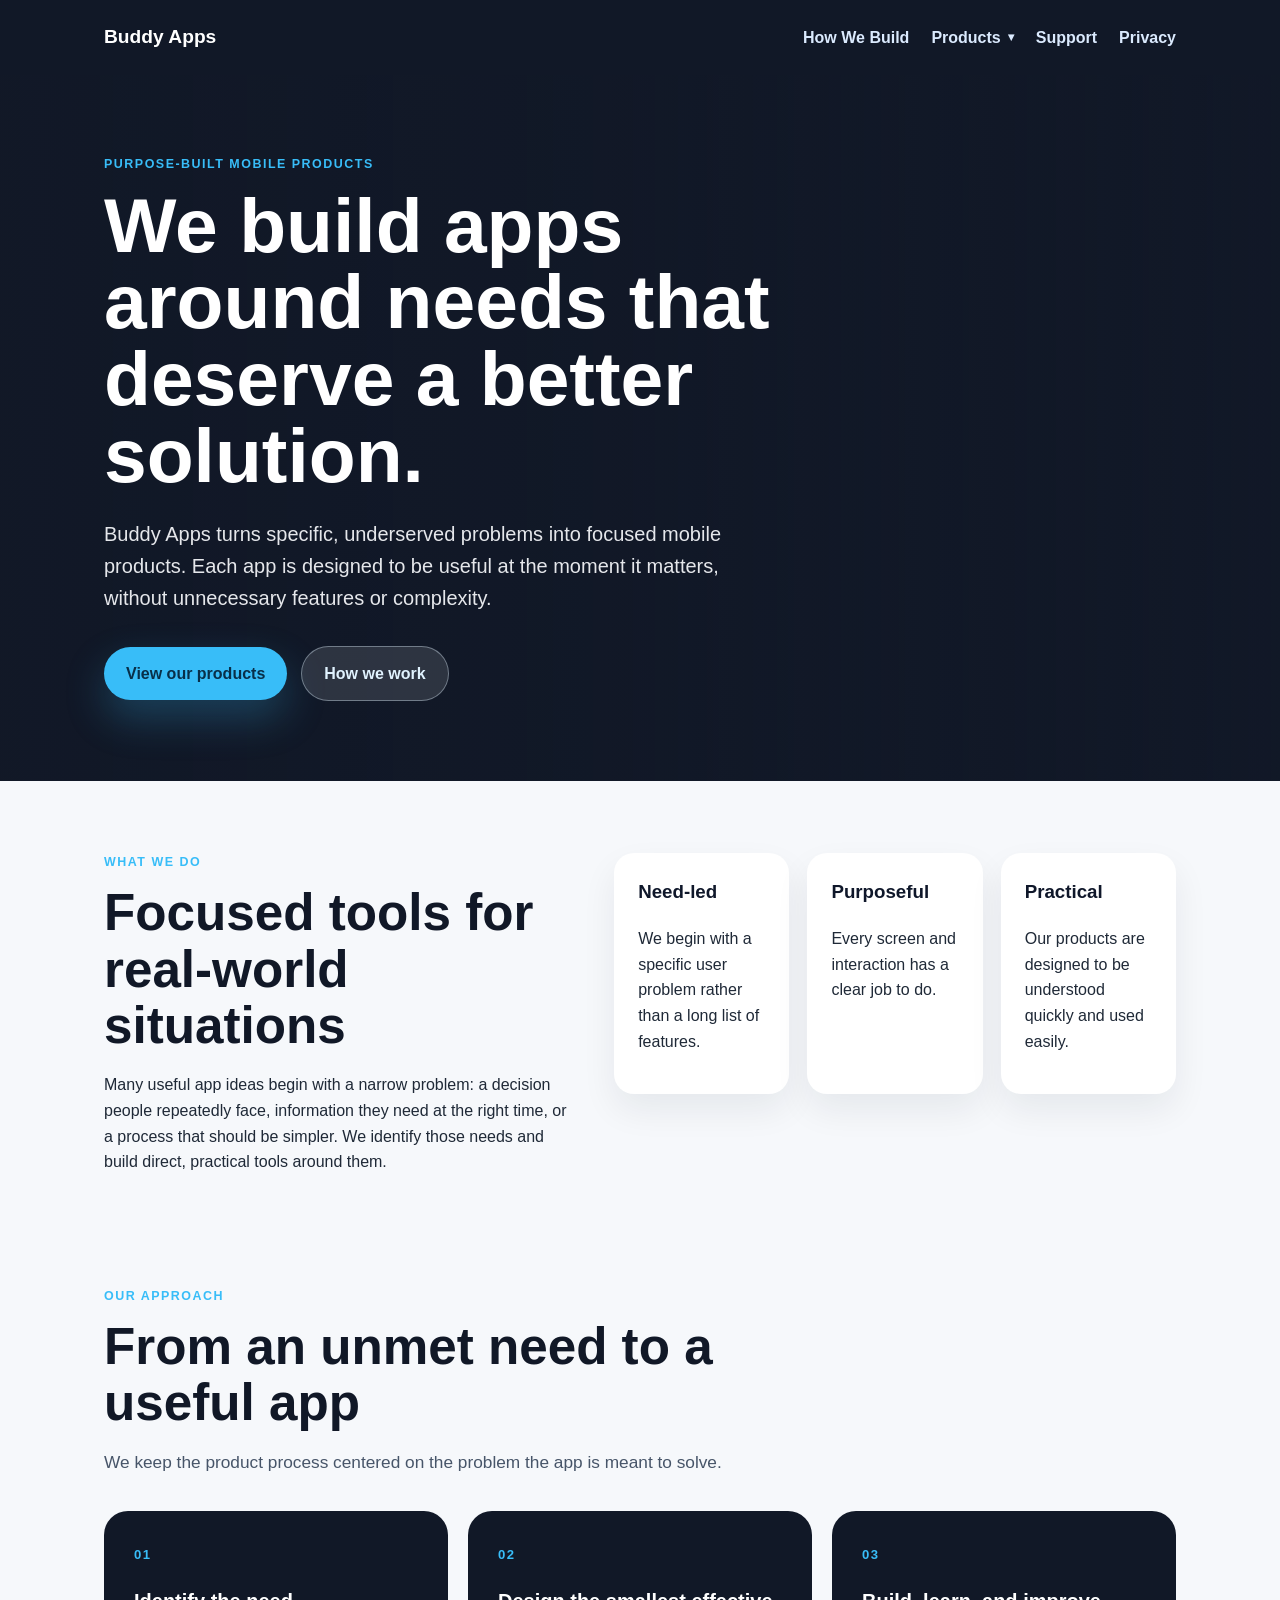
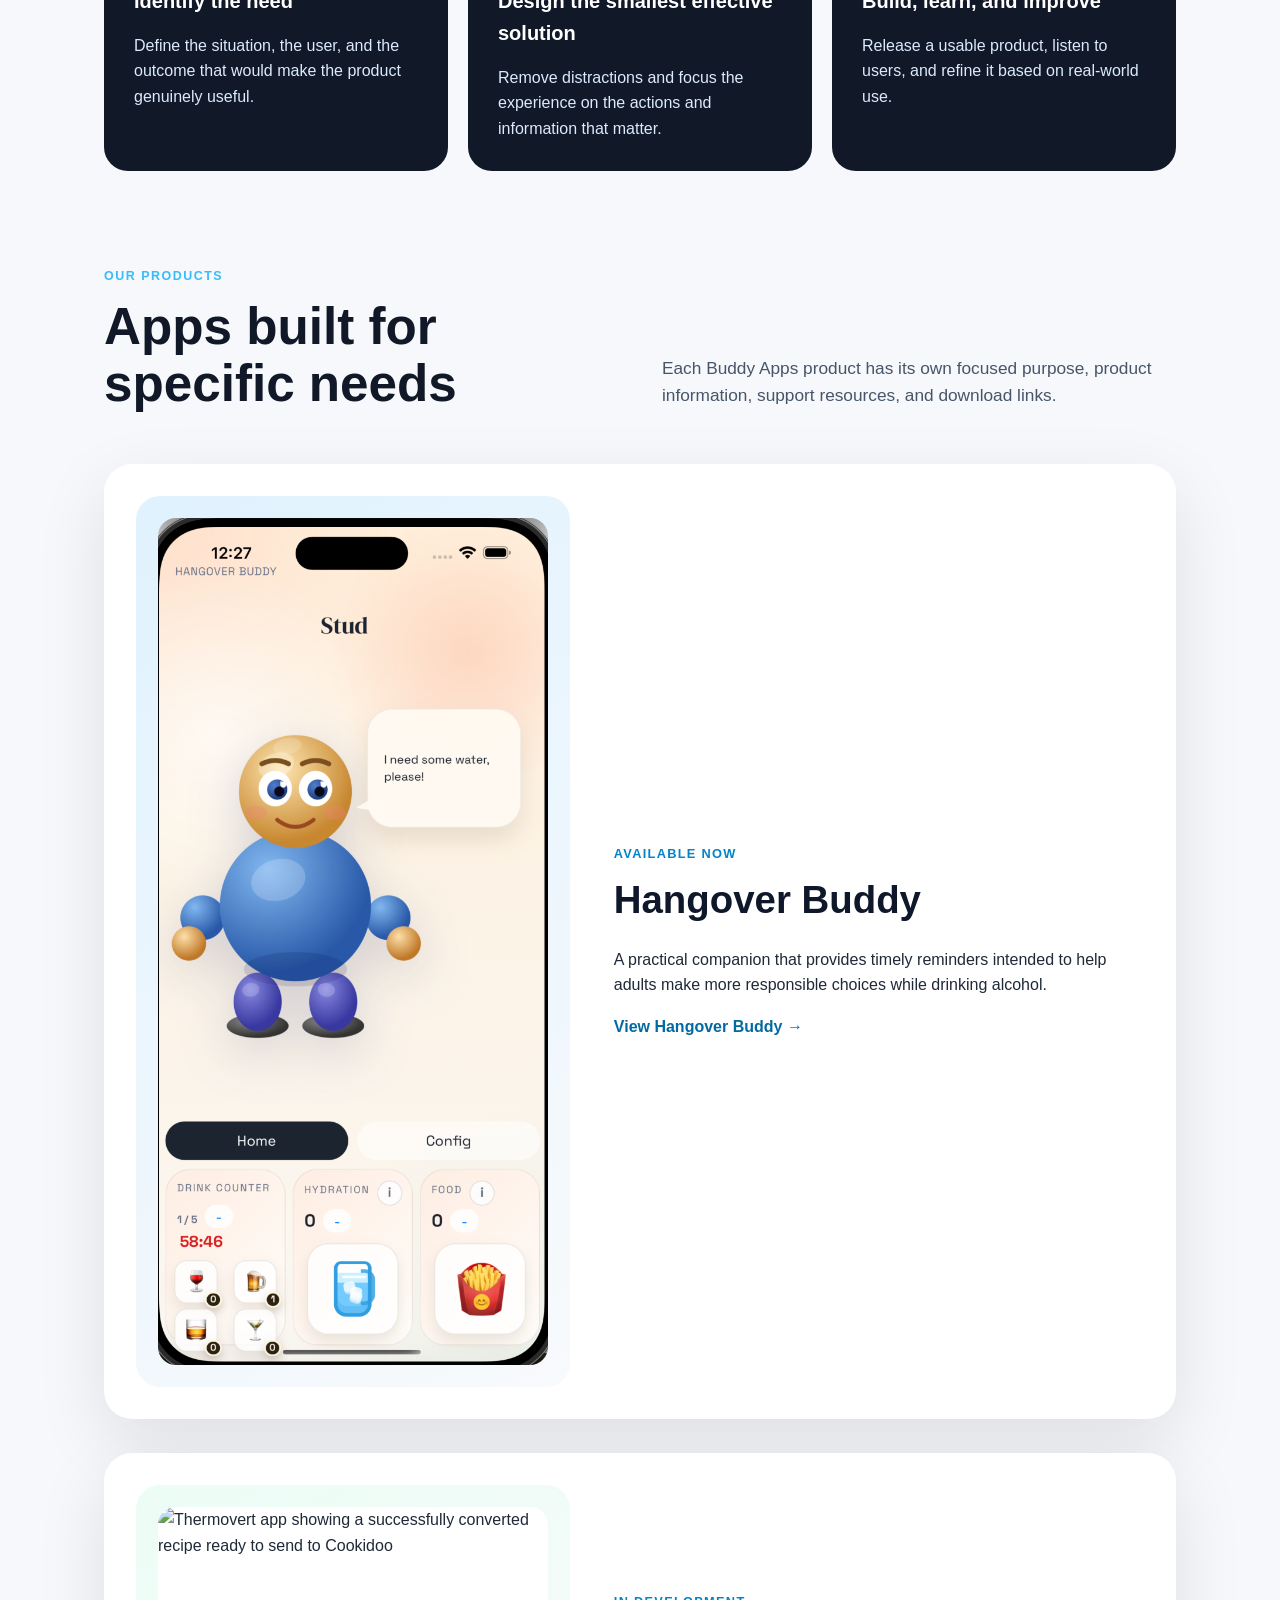
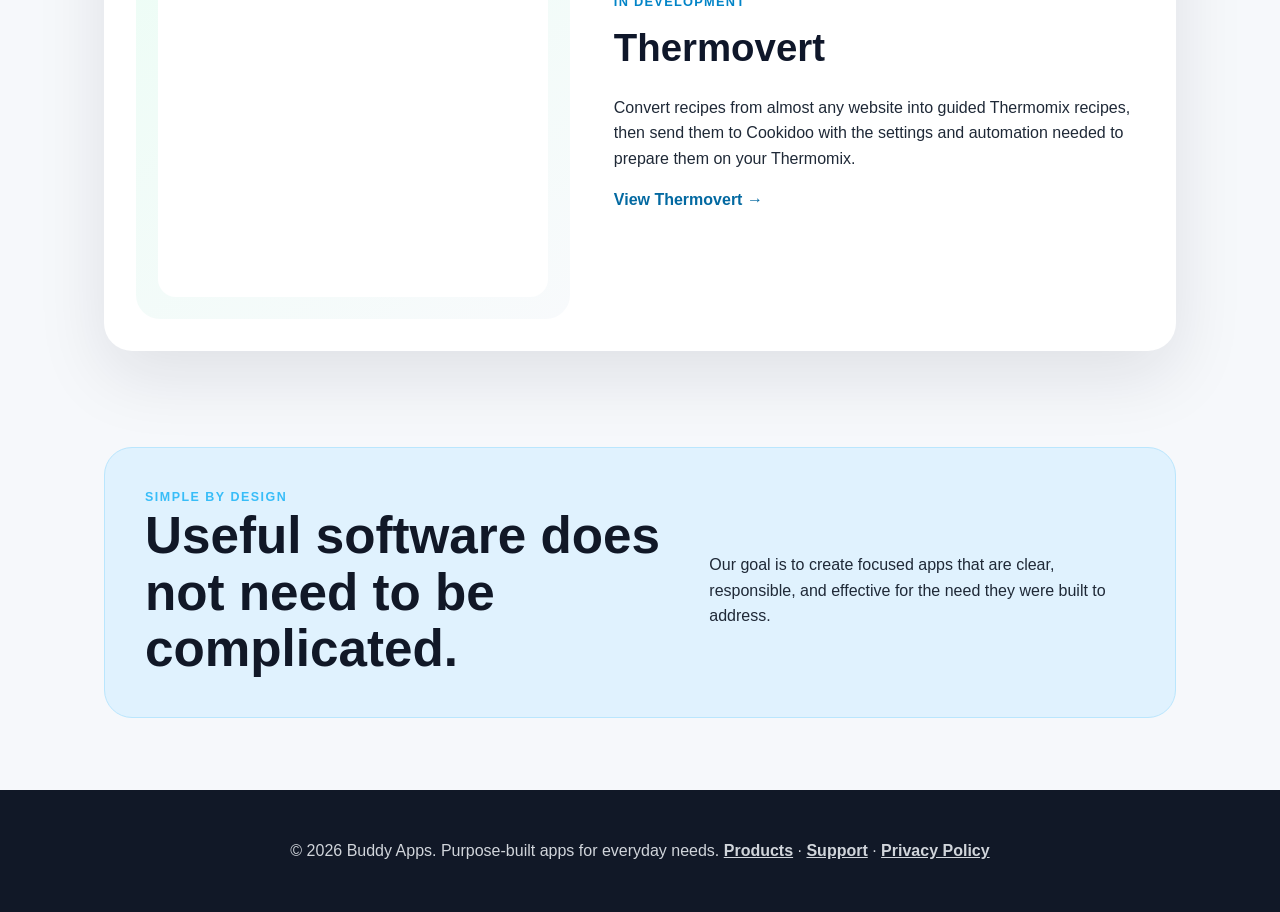
==== commit e10ddbc3: "Add files via upload" ====
--- a/index.html
+++ b/index.html
@@ -16,7 +16,13 @@
 <a class="brand" href="/">Buddy Apps</a>
 <div class="nav-actions">
 <a class="nav-link" href="#approach">How We Build</a>
-<a class="nav-link" href="#products">Products</a>
+<details class="nav-dropdown">
+<summary class="nav-link">Products</summary>
+<div class="nav-dropdown-menu">
+<a href="/products/hangover-buddy/">Hangover Buddy</a>
+<a href="/products/thermovert/">Thermovert</a>
+</div>
+</details>
 <a class="nav-link" href="/support/">Support</a>
 <a class="nav-link" href="/privacy/">Privacy</a>
 </div>
@@ -110,10 +116,8 @@
 </article>
 
 <article class="product-card product-card-thermovert">
-<div class="product-card-image thermovert-card-visual" aria-hidden="true">
-<span class="recipe-source">Recipe website</span>
-<span class="workflow-arrow">→</span>
-<span class="recipe-result">Thermomix recipe</span>
+<div class="product-card-image thermovert-card-image">
+<img src="images/insidethermo.png" alt="Thermovert app showing a successfully converted recipe ready to send to Cookidoo">
 </div>
 <div class="product-card-copy">
 <p class="product-label">In development</p>
--- a/styles.css
+++ b/styles.css
@@ -41,6 +41,62 @@
 display: flex;
 gap: 22px;
 align-items: center;
+}
+
+.nav-dropdown {
+position: relative;
+}
+
+.nav-dropdown summary {
+list-style: none;
+cursor: pointer;
+display: flex;
+align-items: center;
+gap: 7px;
+}
+
+.nav-dropdown summary::-webkit-details-marker {
+display: none;
+}
+
+.nav-dropdown summary::after {
+content: "▾";
+font-size: .72rem;
+transition: transform .15s ease;
+}
+
+.nav-dropdown[open] summary::after {
+transform: rotate(180deg);
+}
+
+.nav-dropdown-menu {
+position: absolute;
+top: calc(100% + 12px);
+left: 50%;
+transform: translateX(-50%);
+min-width: 190px;
+padding: 8px;
+background: white;
+border: 1px solid #e2e8f0;
+border-radius: 14px;
+box-shadow: 0 18px 45px rgba(15,23,42,.20);
+z-index: 20;
+}
+
+.nav-dropdown-menu a {
+display: block;
+padding: 10px 12px;
+border-radius: 9px;
+color: #0f172a;
+font-weight: 700;
+text-decoration: none;
+white-space: nowrap;
+}
+
+.nav-dropdown-menu a:hover,
+.nav-dropdown-menu a:focus-visible {
+background: #e0f2fe;
+outline: none;
 }
 
 .compact-header {
@@ -312,6 +368,11 @@
 .nav-actions {
 flex-wrap: wrap;
 gap: 12px;
+}
+
+.nav-dropdown-menu {
+left: 0;
+transform: none;
 }
 
 .intro,
@@ -656,7 +717,7 @@
 min-height: 650px;
 background:
 linear-gradient(90deg, rgba(17,24,39,.97), rgba(17,24,39,.78), rgba(17,24,39,.35)),
-url("images/hero.jpg") center/cover no-repeat;
+url("images/thermovert.png") center/cover no-repeat;
 }
 
 .company-intro {
@@ -1105,3 +1166,36 @@
 padding: 26px;
 }
 }
+
+
+/* Thermovert product artwork */
+.thermovert-card-image {
+background: linear-gradient(145deg, #ecfdf5, #f8fafc);
+}
+
+.thermovert-card-image img {
+aspect-ratio: 1 / 1;
+object-fit: contain;
+background: #fff;
+}
+
+.thermovert-hero-image {
+background: #fff;
+border-radius: 32px;
+padding: 20px;
+box-shadow: 0 30px 80px rgba(0,0,0,.28);
+}
+
+.thermovert-hero-image img {
+display: block;
+width: 100%;
+height: auto;
+border-radius: 20px;
+}
+
+@media (max-width: 620px) {
+.thermovert-hero-image {
+padding: 12px;
+border-radius: 24px;
+}
+}
